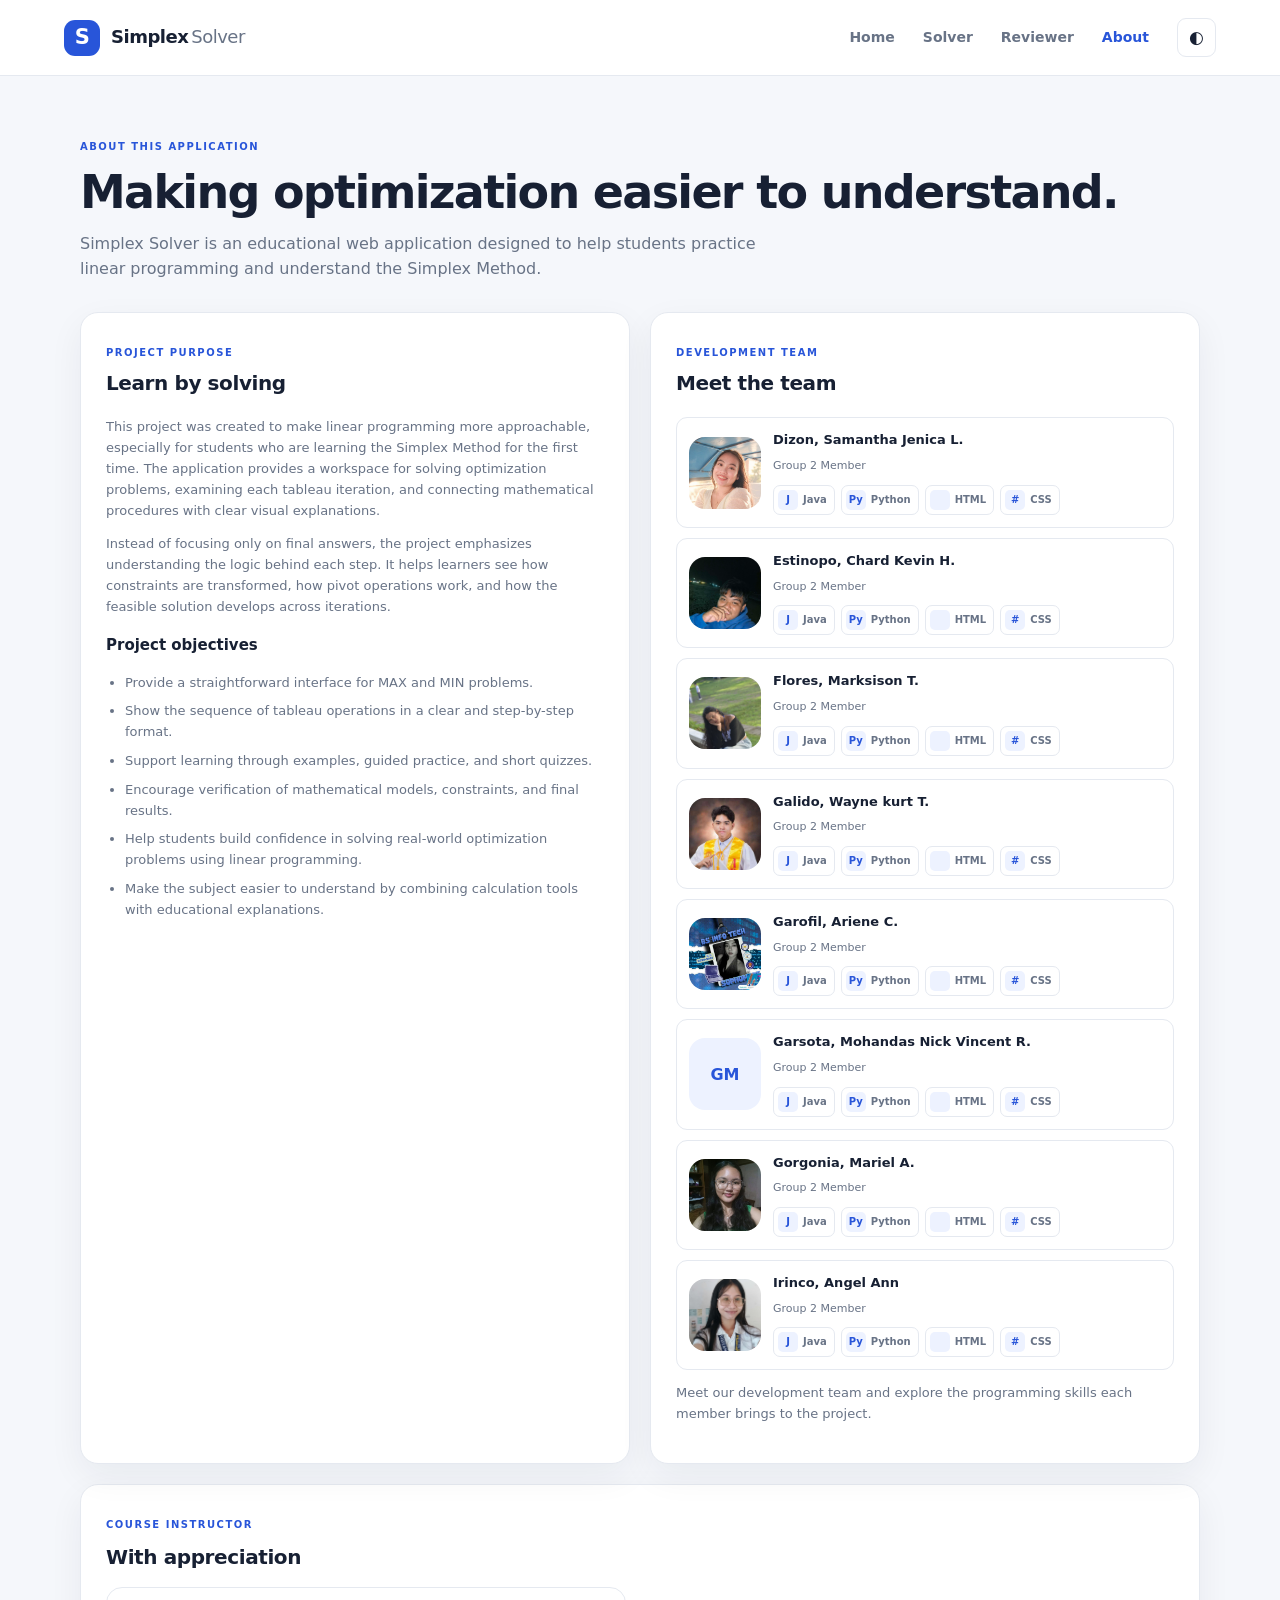
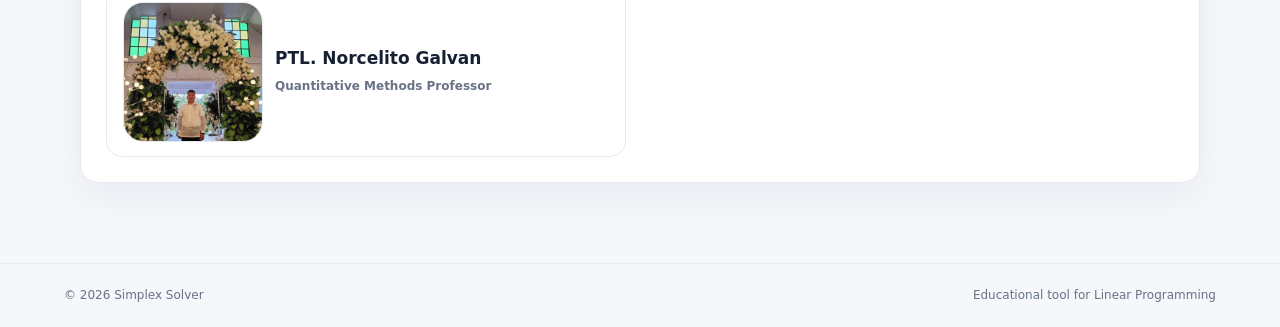
==== about.html @ 1d173f48 "Add files via upload" ====
<!DOCTYPE html>
<html lang="en">
	<head>
		<meta charset="UTF-8">
		<meta name="viewport" content="width=device-width, initial-scale=1.0">
		<title>Simplex Solver | About</title>
		<link rel="stylesheet" href="css/style.css">
		<link rel="stylesheet" href="css/about.css">
		<link rel="stylesheet" href="css/responsive.css">
		<link rel="stylesheet" href="css/dark-mode.css">
	</head>
	<body>
		<header class="site-header">
			<a class="brand" href="index.html">
				<span class="brand-mark">S</span>
				<span>Simplex<span class="brand-light">Solver</span></span>
			</a>
			<button class="menu-toggle" type="button" aria-label="Toggle menu">☰</button>
			<nav class="main-nav">
				<a href="index.html">Home</a>
				<a href="solving.html">Solver</a>
				<a href="reviewer.html">Reviewer</a>
				<a class="active" href="about.html" aria-current="page">About</a>
				<button id="themeToggle" class="theme-toggle" type="button" aria-label="Toggle dark mode">◐</button>
			</nav>
		</header>

		<main class="page-wrap">
			<div class="page-heading">
				<span class="eyebrow">ABOUT THIS APPLICATION</span>
				<h1>Making optimization easier to understand.</h1>
				<p>Simplex Solver is an educational web application designed to help students practice linear programming and understand the Simplex Method.</p>
			</div>
			<section class="about-grid">
				<article class="panel">
					<span class="step-label">PROJECT PURPOSE</span>
					<h2>Learn by solving</h2>
					<p>This project was created to make linear programming more approachable, especially for students who are learning the Simplex Method for the first time. The application provides a workspace for solving optimization problems, examining each tableau iteration, and connecting mathematical procedures with clear visual explanations.</p>
					<p>Instead of focusing only on final answers, the project emphasizes understanding the logic behind each step. It helps learners see how constraints are transformed, how pivot operations work, and how the feasible solution develops across iterations.</p>
					<h3>Project objectives</h3>
					<ul>
						<li>Provide a straightforward interface for MAX and MIN problems.</li>
						<li>Show the sequence of tableau operations in a clear and step-by-step format.</li>
						<li>Support learning through examples, guided practice, and short quizzes.</li>
						<li>Encourage verification of mathematical models, constraints, and final results.</li>
						<li>Help students build confidence in solving real-world optimization problems using linear programming.</li>
						<li>Make the subject easier to understand by combining calculation tools with educational explanations.</li>
					</ul>
				</article>
				<article class="panel team-panel">
					<span class="step-label">DEVELOPMENT TEAM</span>
					<h2>Meet the team</h2>
					<div id="teamMembers" class="team-list"></div>
					<p class="hint">Meet our development team and explore the programming skills each member brings to the project.</p>
				</article>
			</section>
			<section class="panel professor-panel" aria-labelledby="professorHeading">
				<span class="step-label">COURSE INSTRUCTOR</span>
				<h2 id="professorHeading">With appreciation</h2>
				<div class="team-member">
					<div class="avatar avatar-image" aria-label="PTL. Norcelito Galvan profile picture">
						<img src="assets/images/PTL. Norcelito Galvan.jpg" alt="PTL. Norcelito Galvan">
					</div>
					<div>
						<strong>PTL. Norcelito Galvan</strong>
						<small>Quantitative Methods Professor</small>
					</div>
				</div>
			</section>
		</main>

		<footer class="site-footer">
			<span>© <span data-year></span> Simplex Solver</span>
			<span>Educational tool for Linear Programming</span>
		</footer>
		<script src="js/theme.js"></script>
		<script src="js/navigation.js"></script>
		<script src="js/team/members.js"></script>
		<script src="js/app.js"></script>
	</body>
</html>
---- css/style.css ----
:root {
  --bg: #f5f7fb;
  --surface: #fff;
  --text: #172033;
  --muted: #687386;
  --line: #e5e9f0;
  --blue: #2855d9;
  --blue-dark: #1d43b7;
  --blue-text: #2855d9;
  --pale: #edf2ff;
  --shadow: 0 12px 35px rgba(23, 32, 51, 0.06);
  --success-bg: #e7f8f0;
  --success-text: #16865d;
  --danger-bg: #fff0f1;
  --danger-text: #b34250;
  --info-bg: #e8f5fc;
  --info-text: #263b4a;
  --info-accent: #168fbd;
  --warning-bg: #fff8df;
  --warning-text: #403722;
  --check-bg: #fff9e8;
  --highlight-bg: #fff4bf;
  --highlight-text: #403722;
  --highlight-strong-bg: #ffe18a;
  --highlight-strong-text: #403722;
  --positive-text: #16865d;
}

* {
  box-sizing: border-box;
}

body {
  margin: 0;
  background: var(--bg);
  color: var(--text);
  color-scheme: light;
  font-family: Inter, ui-sans-serif, system-ui, -apple-system, "Segoe UI", sans-serif;
  line-height: 1.6;
}

a {
  color: inherit;
  text-decoration: none;
}

.site-header {
  height: 76px;
  background: var(--surface);
  border-bottom: 1px solid var(--line);
  display: flex;
  align-items: center;
  justify-content: space-between;
  padding: 0 max(5vw, 24px);
  position: sticky;
  top: 0;
  z-index: 10;
}

.brand {
  display: flex;
  align-items: center;
  gap: 11px;
  font-size: 18px;
  font-weight: 800;
  letter-spacing: -0.5px;
}

.brand-mark {
  display: grid;
  place-items: center;
  width: 36px;
  height: 36px;
  background: var(--blue);
  color: white;
  border-radius: 11px;
  font-size: 21px;
}

.brand-light {
  font-weight: 500;
  color: var(--muted);
  margin-left: 3px;
}

.main-nav {
  display: flex;
  align-items: center;
  gap: 28px;
  color: var(--muted);
  font-size: 14px;
  font-weight: 600;
}

.main-nav a:hover,
.main-nav a.active {
  color: var(--blue-text);
}

.theme-toggle,
.menu-toggle {
  border: 1px solid var(--line);
  background: var(--surface);
  color: var(--text);
  border-radius: 9px;
  padding: 8px 11px;
  cursor: pointer;
  font-size: 17px;
}

.menu-toggle {
  display: none;
}

.page-wrap {
  width: min(1120px, 90%);
  margin: 56px auto 80px;
}

.page-heading {
  margin-bottom: 30px;
}

.page-heading h1 {
  font-size: clamp(32px, 5vw, 46px);
  line-height: 1.13;
  letter-spacing: -1.7px;
  margin: 9px 0 12px;
}

.page-heading p {
  max-width: 690px;
  color: var(--muted);
  margin: 0;
}

.eyebrow,
.step-label {
  font-size: 10px;
  font-weight: 800;
  letter-spacing: 1.5px;
  color: var(--blue-text);
}

.panel {
  background: var(--surface);
  border: 1px solid var(--line);
  border-radius: 18px;
  padding: 25px;
  box-shadow: var(--shadow);
}

.panel h2 {
  font-size: 20px;
  letter-spacing: -0.4px;
  margin: 4px 0 18px;
}

.panel h3 {
  font-size: 15px;
}

.btn {
  display: inline-flex;
  align-items: center;
  justify-content: center;
  gap: 12px;
  padding: 12px 18px;
  border-radius: 10px;
  font-size: 13px;
  font-weight: 700;
  border: 1px solid transparent;
  cursor: pointer;
}

.btn-primary {
  background: var(--blue);
  color: #fff;
}

.btn-primary:hover {
  background: var(--blue-dark);
}

.btn-secondary {
  background: var(--surface);
  border-color: var(--line);
  color: var(--text);
}

.site-footer {
  border-top: 1px solid var(--line);
  padding: 22px 5vw;
  display: flex;
  justify-content: space-between;
  color: var(--muted);
  font-size: 12px;
}

.hint {
  font-size: 11px;
  color: var(--muted);
}

.text-button {
  border: 0;
  background: none;
  color: var(--blue-text);
  font-weight: 700;
  cursor: pointer;
}

.small-button {
  border: 1px solid var(--line);
  background: var(--surface);
  color: var(--blue-text);
  padding: 7px 10px;
  border-radius: 8px;
  font-weight: 700;
  cursor: pointer;
}
---- css/about.css ----
.about-grid {
	display: grid;
	grid-template-columns: 1fr 1fr;
	gap: 20px;
}

.about-grid p,
.about-grid li {
	color: var(--muted);
	font-size: 13px;
}

.about-grid ul {
	padding-left: 19px;
}

.about-grid li {
	margin: 8px 0;
}

.team-list {
	display: grid;
	gap: 10px;
}

.team-member {
	display: flex;
	align-items: center;
	gap: 12px;
	padding: 12px;
	border: 1px solid var(--line);
	border-radius: 11px;
}

.avatar {
	display: grid;
	width: 72px;
	height: 72px;
	place-items: center;
	border-radius: 16px;
	background: var(--pale);
	color: var(--blue-text);
	font-weight: 800;
	overflow: hidden;
	flex-shrink: 0;
}

.avatar img {
	display: block;
	width: 100%;
	height: 100%;
	object-fit: cover;
}

.team-member strong {
	display: block;
	font-size: 13px;
}

.team-member small {
	color: var(--muted);
	font-size: 11px;
}

.team-member .member-skills {
	display: flex;
	flex-wrap: wrap;
	gap: 6px;
	margin-top: 8px;
}

.skill-badge {
	display: inline-flex;
	align-items: center;
	gap: 5px;
	padding: 4px 7px 4px 4px;
	border: 1px solid var(--line);
	border-radius: 7px;
	background: var(--surface);
	color: var(--muted);
	font-size: 10px;
	font-weight: 700;
}

.skill-icon {
	display: grid;
	min-width: 20px;
	height: 20px;
	place-items: center;
	border-radius: 5px;
	background: var(--pale);
	color: var(--blue-text);
	font-size: 10px;
	font-weight: 800;
}

.professor-panel {
	margin-top: 20px;
}

.professor-panel h2 {
	margin: 5px 0 14px;
}

.professor-panel .team-member {
	max-width: 520px;
	padding: 14px 16px;
	background: var(--surface);
	border: 1px solid var(--line);
	border-radius: 16px;
}

.professor-panel .team-member .avatar {
	width: 140px;
	height: 140px;
	border-radius: 20px;
	border: 1px solid var(--line);
}

.professor-panel .team-member strong {
	font-size: 17px;
	color: var(--text);
}

.professor-panel .team-member small {
	font-size: 12px;
	font-weight: 600;
	color: var(--muted);
}
---- css/responsive.css ----
@media (max-width: 850px) {
	.hero {
		gap: 30px;
	}

	.solver-layout,
	.reviewer-grid,
	.about-grid {
		grid-template-columns: 1fr;
	}

	.solver-form {
		order: 0;
	}

	.results-panel {
		order: 1;
	}
}

@media (max-width: 650px) {
	.site-header {
		height: 65px;
	}

	.menu-toggle {
		display: block;
	}

	.main-nav {
		display: none;
		position: absolute;
		top: 64px;
		right: 0;
		left: 0;
		flex-direction: column;
		align-items: flex-start;
		gap: 15px;
		padding: 18px 6%;
		background: var(--surface);
		border-bottom: 1px solid var(--line);
	}

	.main-nav.open {
		display: flex;
	}

	.hero {
		grid-template-columns: 1fr;
		margin: 42px auto 60px;
	}

	.hero-visual {
		margin: 5px 12px 0 0;
	}

	.hero h1 {
		font-size: 45px;
	}

	.feature-grid {
		grid-template-columns: 1fr;
	}

	.feature-card p {
		min-height: 0;
	}

	.site-footer {
		flex-direction: column;
		gap: 8px;
	}

	.page-wrap {
		margin: 38px auto 55px;
	}

	.panel {
		padding: 19px;
	}

	.constraint-row {
		grid-template-columns: 1fr 60px 72px 28px;
		gap: 5px;
	}

	.constraint-row input,
	.constraint-row select {
		padding: 8px 5px;
		font-size: 11px;
	}
}
---- css/dark-mode.css ----
body.dark {
	--bg: #101522;
	--surface: #192233;
	--text: #edf2fb;
	--muted: #9aa8bc;
	--line: #2a374b;
	--pale: #23345e;
	--blue-text: #a9bcff;
	--shadow: 0 12px 35px rgba(0, 0, 0, 0.18);
	--success-bg: #173d32;
	--success-text: #78d8b0;
	--danger-bg: #4a252c;
	--danger-text: #ff9ca7;
	--info-bg: #1b3544;
	--info-text: #d7effa;
	--info-accent: #83d8f4;
	--warning-bg: #413722;
	--warning-text: #ffe6a3;
	--check-bg: #352f21;
	--highlight-bg: #4a4122;
	--highlight-text: #fff3bf;
	--highlight-strong-bg: #66521b;
	--highlight-strong-text: #fff3bf;
	--positive-text: #78d8b0;
	color-scheme: dark;
}

body.dark .hero-visual {
	background: linear-gradient(145deg, #1b2945, #182236);
	border-color: #304264;
}

body.dark .formula-card,
body.dark .solution-tag {
	background: #202d40;
	border-color: #35445b;
	color: #edf2fb;
}

body.dark .formula-card small {
	color: #b2c0d8;
}

body.dark .visual-top {
	color: #b2c0d8;
}

body.dark .visual-chip {
	background: #263957;
	color: #b8caff;
}

body.dark .formula-line {
	background: #3a4658;
}

body.dark .result-state.success {
	background: var(--success-bg);
	color: var(--success-text);
}

body.dark .result-state.error {
	background: var(--danger-bg);
	color: var(--danger-text);
}
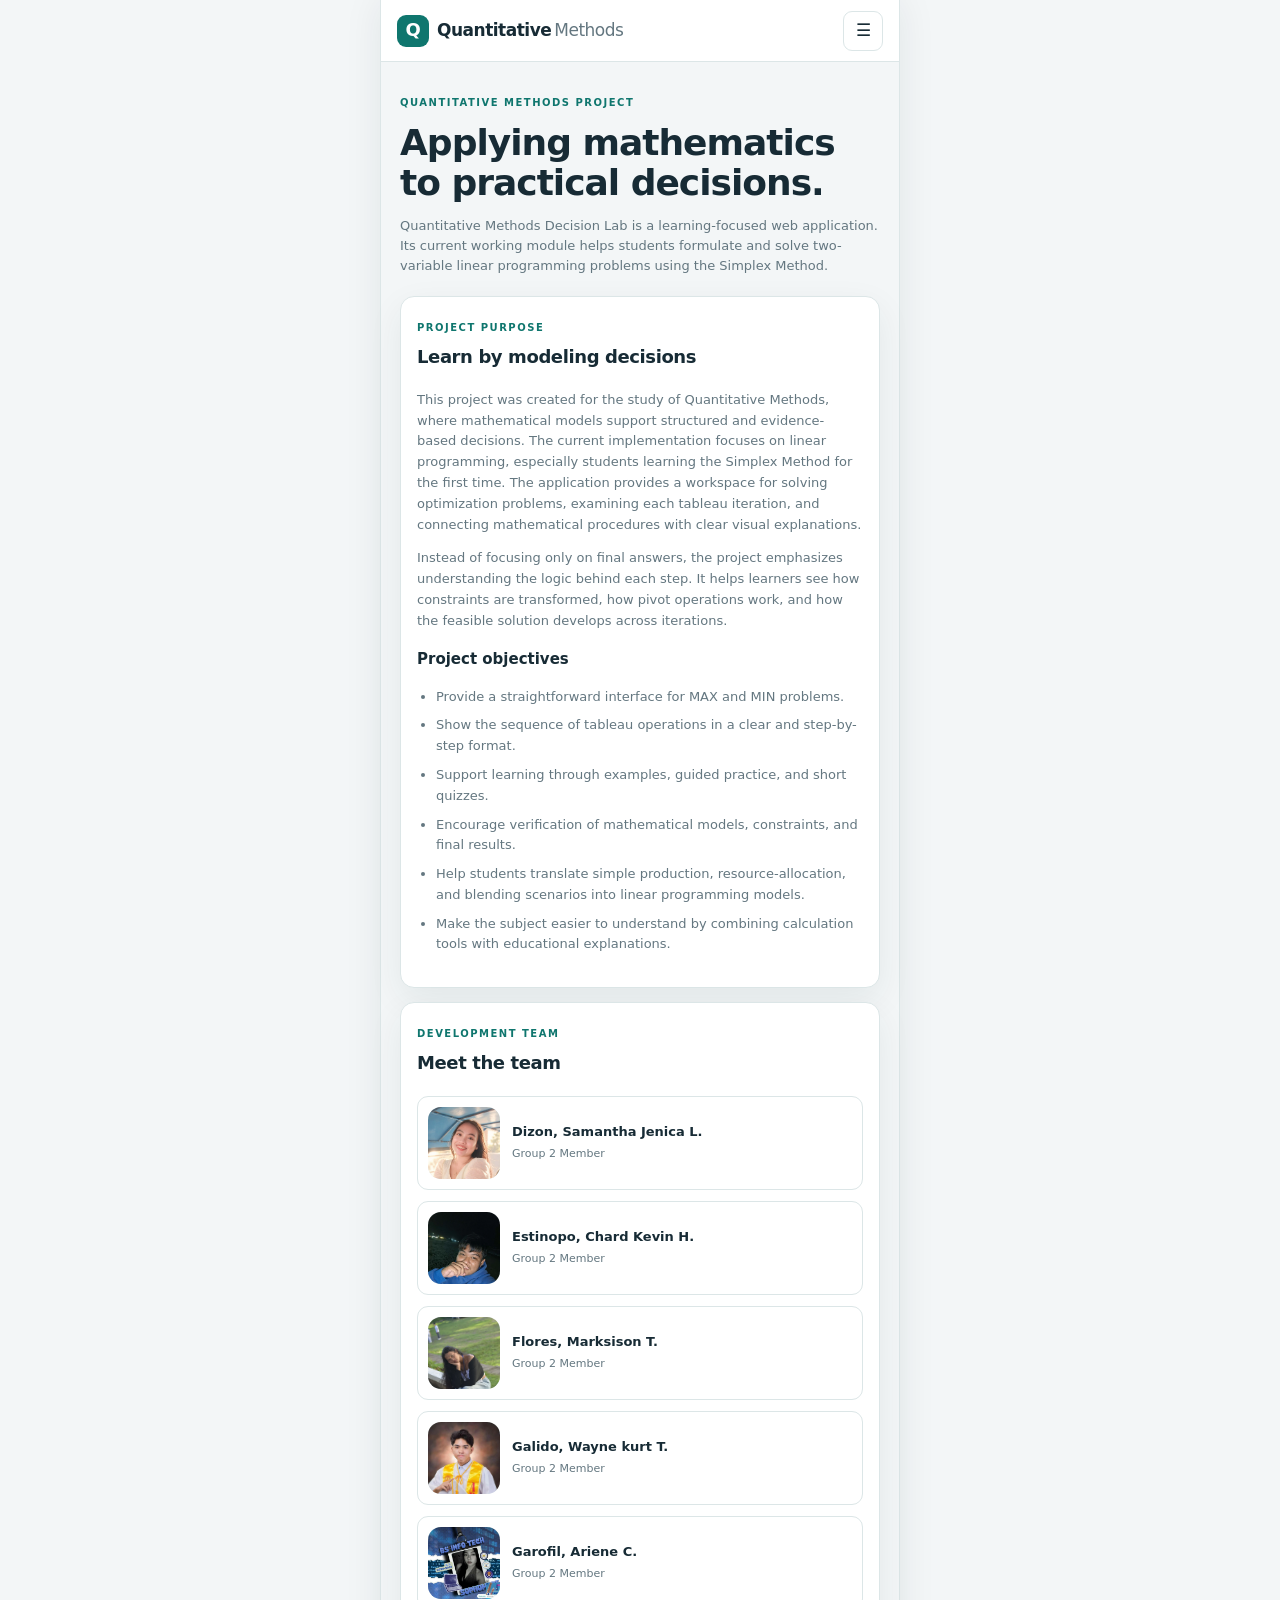
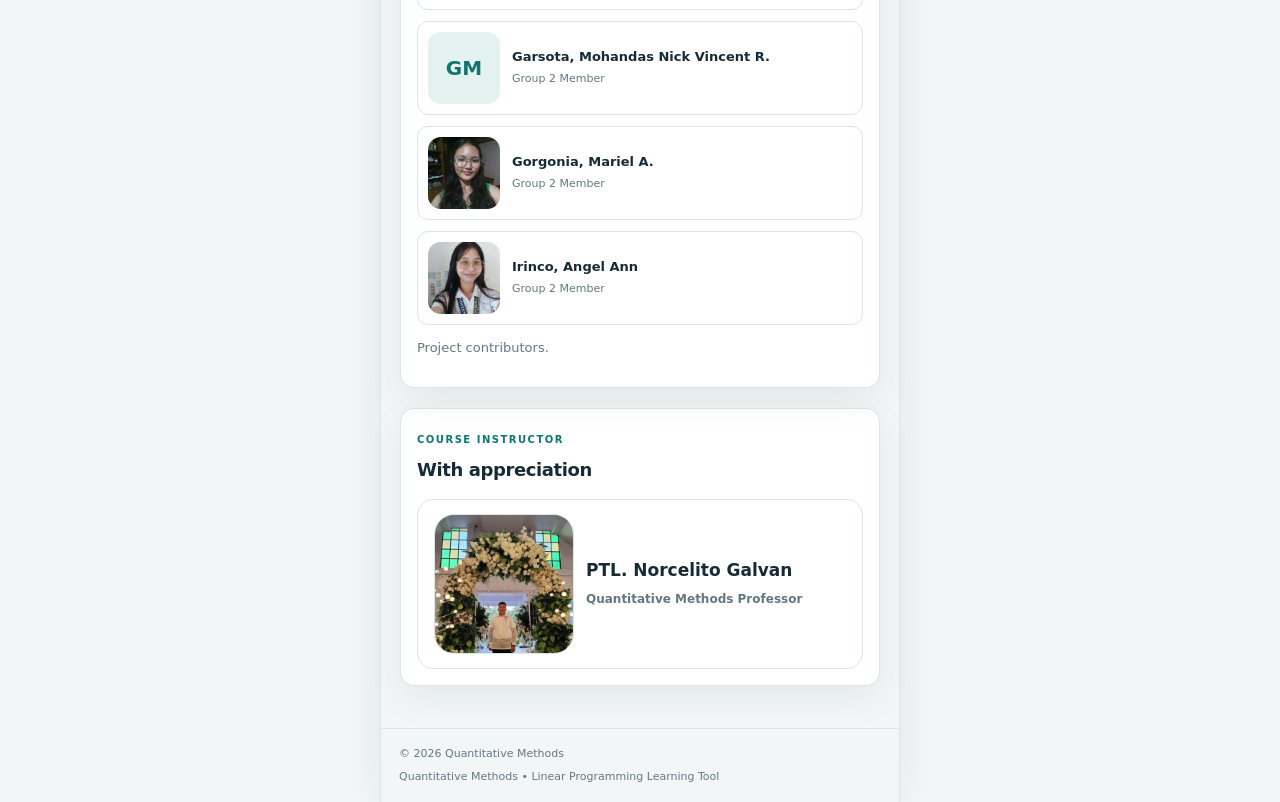
==== commit 1f55b334: "Add files via upload" ====
--- a/about.html
+++ b/about.html
@@ -1,81 +1,82 @@
-<!DOCTYPE html>
-<html lang="en">
-	<head>
-		<meta charset="UTF-8">
-		<meta name="viewport" content="width=device-width, initial-scale=1.0">
-		<title>Simplex Solver | About</title>
-		<link rel="stylesheet" href="css/style.css">
-		<link rel="stylesheet" href="css/about.css">
-		<link rel="stylesheet" href="css/responsive.css">
-		<link rel="stylesheet" href="css/dark-mode.css">
-	</head>
-	<body>
-		<header class="site-header">
-			<a class="brand" href="index.html">
-				<span class="brand-mark">S</span>
-				<span>Simplex<span class="brand-light">Solver</span></span>
-			</a>
-			<button class="menu-toggle" type="button" aria-label="Toggle menu">☰</button>
-			<nav class="main-nav">
-				<a href="index.html">Home</a>
-				<a href="solving.html">Solver</a>
-				<a href="reviewer.html">Reviewer</a>
-				<a class="active" href="about.html" aria-current="page">About</a>
-				<button id="themeToggle" class="theme-toggle" type="button" aria-label="Toggle dark mode">◐</button>
-			</nav>
-		</header>
-
-		<main class="page-wrap">
-			<div class="page-heading">
-				<span class="eyebrow">ABOUT THIS APPLICATION</span>
-				<h1>Making optimization easier to understand.</h1>
-				<p>Simplex Solver is an educational web application designed to help students practice linear programming and understand the Simplex Method.</p>
-			</div>
-			<section class="about-grid">
-				<article class="panel">
-					<span class="step-label">PROJECT PURPOSE</span>
-					<h2>Learn by solving</h2>
-					<p>This project was created to make linear programming more approachable, especially for students who are learning the Simplex Method for the first time. The application provides a workspace for solving optimization problems, examining each tableau iteration, and connecting mathematical procedures with clear visual explanations.</p>
-					<p>Instead of focusing only on final answers, the project emphasizes understanding the logic behind each step. It helps learners see how constraints are transformed, how pivot operations work, and how the feasible solution develops across iterations.</p>
-					<h3>Project objectives</h3>
-					<ul>
-						<li>Provide a straightforward interface for MAX and MIN problems.</li>
-						<li>Show the sequence of tableau operations in a clear and step-by-step format.</li>
-						<li>Support learning through examples, guided practice, and short quizzes.</li>
-						<li>Encourage verification of mathematical models, constraints, and final results.</li>
-						<li>Help students build confidence in solving real-world optimization problems using linear programming.</li>
-						<li>Make the subject easier to understand by combining calculation tools with educational explanations.</li>
-					</ul>
-				</article>
-				<article class="panel team-panel">
-					<span class="step-label">DEVELOPMENT TEAM</span>
-					<h2>Meet the team</h2>
-					<div id="teamMembers" class="team-list"></div>
-					<p class="hint">Meet our development team and explore the programming skills each member brings to the project.</p>
-				</article>
-			</section>
-			<section class="panel professor-panel" aria-labelledby="professorHeading">
-				<span class="step-label">COURSE INSTRUCTOR</span>
-				<h2 id="professorHeading">With appreciation</h2>
-				<div class="team-member">
-					<div class="avatar avatar-image" aria-label="PTL. Norcelito Galvan profile picture">
-						<img src="assets/images/PTL. Norcelito Galvan.jpg" alt="PTL. Norcelito Galvan">
-					</div>
-					<div>
-						<strong>PTL. Norcelito Galvan</strong>
-						<small>Quantitative Methods Professor</small>
-					</div>
-				</div>
-			</section>
-		</main>
-
-		<footer class="site-footer">
-			<span>© <span data-year></span> Simplex Solver</span>
-			<span>Educational tool for Linear Programming</span>
-		</footer>
-		<script src="js/theme.js"></script>
-		<script src="js/navigation.js"></script>
-		<script src="js/team/members.js"></script>
-		<script src="js/app.js"></script>
-	</body>
+<!DOCTYPE html>
+<html lang="en">
+	<head>
+		<meta charset="UTF-8">
+		<meta name="viewport" content="width=device-width, initial-scale=1.0">
+		<title>Quantitative Methods | About</title>
+		<link rel="stylesheet" href="css/style.css">
+		<link rel="stylesheet" href="css/about.css">
+		<link rel="stylesheet" href="css/responsive.css">
+		<link rel="stylesheet" href="css/mobile-only.css">
+		<link rel="stylesheet" href="css/dark-mode.css">
+	</head>
+	<body>
+		<header class="site-header">
+			<a class="brand" href="index.html">
+				<span class="brand-mark">Q</span>
+				<span>Quantitative<span class="brand-light">Methods</span></span>
+			</a>
+			<button class="menu-toggle" type="button" aria-label="Open navigation menu" aria-expanded="false" aria-controls="mainNavigation">☰</button>
+			<nav class="main-nav" id="mainNavigation" aria-label="Main navigation">
+				<a href="index.html">Home</a>
+				<a href="solving.html">Solver</a>
+				<a href="reviewer.html">Reviewer</a>
+				<a class="active" href="about.html" aria-current="page">About</a>
+				<button id="themeToggle" class="theme-toggle" type="button" aria-label="Toggle dark mode">◐</button>
+			</nav>
+		</header>
+
+		<main class="page-wrap">
+			<div class="page-heading">
+				<span class="eyebrow">QUANTITATIVE METHODS PROJECT</span>
+				<h1>Applying mathematics to practical decisions.</h1>
+				<p>Quantitative Methods Decision Lab is a learning-focused web application. Its current working module helps students formulate and solve two-variable linear programming problems using the Simplex Method.</p>
+			</div>
+			<section class="about-grid">
+				<article class="panel">
+					<span class="step-label">PROJECT PURPOSE</span>
+					<h2>Learn by modeling decisions</h2>
+					<p>This project was created for the study of Quantitative Methods, where mathematical models support structured and evidence-based decisions. The current implementation focuses on linear programming, especially students learning the Simplex Method for the first time. The application provides a workspace for solving optimization problems, examining each tableau iteration, and connecting mathematical procedures with clear visual explanations.</p>
+					<p>Instead of focusing only on final answers, the project emphasizes understanding the logic behind each step. It helps learners see how constraints are transformed, how pivot operations work, and how the feasible solution develops across iterations.</p>
+					<h3>Project objectives</h3>
+					<ul>
+						<li>Provide a straightforward interface for MAX and MIN problems.</li>
+						<li>Show the sequence of tableau operations in a clear and step-by-step format.</li>
+						<li>Support learning through examples, guided practice, and short quizzes.</li>
+						<li>Encourage verification of mathematical models, constraints, and final results.</li>
+						<li>Help students translate simple production, resource-allocation, and blending scenarios into linear programming models.</li>
+						<li>Make the subject easier to understand by combining calculation tools with educational explanations.</li>
+					</ul>
+				</article>
+				<article class="panel team-panel">
+					<span class="step-label">DEVELOPMENT TEAM</span>
+					<h2>Meet the team</h2>
+					<div id="teamMembers" class="team-list"></div>
+					<p class="hint">Project contributors.</p>
+				</article>
+			</section>
+			<section class="panel professor-panel" aria-labelledby="professorHeading">
+				<span class="step-label">COURSE INSTRUCTOR</span>
+				<h2 id="professorHeading">With appreciation</h2>
+				<div class="team-member">
+					<div class="avatar avatar-image" aria-label="PTL. Norcelito Galvan profile picture">
+						<img src="assets/images/PTL. Norcelito Galvan.webp" alt="PTL. Norcelito Galvan">
+					</div>
+					<div>
+						<strong>PTL. Norcelito Galvan</strong>
+						<small>Quantitative Methods Professor</small>
+					</div>
+				</div>
+			</section>
+		</main>
+
+		<footer class="site-footer">
+			<span>© <span data-year></span> Quantitative Methods</span>
+			<span>Quantitative Methods • Linear Programming Learning Tool</span>
+		</footer>
+		<script src="js/theme.js"></script>
+		<script src="js/navigation.js"></script>
+		<script src="js/team/members.js"></script>
+		<script src="js/app.js"></script>
+	</body>
 </html>
--- a/css/style.css
+++ b/css/style.css
@@ -1,221 +1,221 @@
-:root {
-  --bg: #f5f7fb;
-  --surface: #fff;
-  --text: #172033;
-  --muted: #687386;
-  --line: #e5e9f0;
-  --blue: #2855d9;
-  --blue-dark: #1d43b7;
-  --blue-text: #2855d9;
-  --pale: #edf2ff;
-  --shadow: 0 12px 35px rgba(23, 32, 51, 0.06);
-  --success-bg: #e7f8f0;
-  --success-text: #16865d;
-  --danger-bg: #fff0f1;
-  --danger-text: #b34250;
-  --info-bg: #e8f5fc;
-  --info-text: #263b4a;
-  --info-accent: #168fbd;
-  --warning-bg: #fff8df;
-  --warning-text: #403722;
-  --check-bg: #fff9e8;
-  --highlight-bg: #fff4bf;
-  --highlight-text: #403722;
-  --highlight-strong-bg: #ffe18a;
-  --highlight-strong-text: #403722;
-  --positive-text: #16865d;
-}
-
-* {
-  box-sizing: border-box;
-}
-
-body {
-  margin: 0;
-  background: var(--bg);
-  color: var(--text);
-  color-scheme: light;
-  font-family: Inter, ui-sans-serif, system-ui, -apple-system, "Segoe UI", sans-serif;
-  line-height: 1.6;
-}
-
-a {
-  color: inherit;
-  text-decoration: none;
-}
-
-.site-header {
-  height: 76px;
-  background: var(--surface);
-  border-bottom: 1px solid var(--line);
-  display: flex;
-  align-items: center;
-  justify-content: space-between;
-  padding: 0 max(5vw, 24px);
-  position: sticky;
-  top: 0;
-  z-index: 10;
-}
-
-.brand {
-  display: flex;
-  align-items: center;
-  gap: 11px;
-  font-size: 18px;
-  font-weight: 800;
-  letter-spacing: -0.5px;
-}
-
-.brand-mark {
-  display: grid;
-  place-items: center;
-  width: 36px;
-  height: 36px;
-  background: var(--blue);
-  color: white;
-  border-radius: 11px;
-  font-size: 21px;
-}
-
-.brand-light {
-  font-weight: 500;
-  color: var(--muted);
-  margin-left: 3px;
-}
-
-.main-nav {
-  display: flex;
-  align-items: center;
-  gap: 28px;
-  color: var(--muted);
-  font-size: 14px;
-  font-weight: 600;
-}
-
-.main-nav a:hover,
-.main-nav a.active {
-  color: var(--blue-text);
-}
-
-.theme-toggle,
-.menu-toggle {
-  border: 1px solid var(--line);
-  background: var(--surface);
-  color: var(--text);
-  border-radius: 9px;
-  padding: 8px 11px;
-  cursor: pointer;
-  font-size: 17px;
-}
-
-.menu-toggle {
-  display: none;
-}
-
-.page-wrap {
-  width: min(1120px, 90%);
-  margin: 56px auto 80px;
-}
-
-.page-heading {
-  margin-bottom: 30px;
-}
-
-.page-heading h1 {
-  font-size: clamp(32px, 5vw, 46px);
-  line-height: 1.13;
-  letter-spacing: -1.7px;
-  margin: 9px 0 12px;
-}
-
-.page-heading p {
-  max-width: 690px;
-  color: var(--muted);
-  margin: 0;
-}
-
-.eyebrow,
-.step-label {
-  font-size: 10px;
-  font-weight: 800;
-  letter-spacing: 1.5px;
-  color: var(--blue-text);
-}
-
-.panel {
-  background: var(--surface);
-  border: 1px solid var(--line);
-  border-radius: 18px;
-  padding: 25px;
-  box-shadow: var(--shadow);
-}
-
-.panel h2 {
-  font-size: 20px;
-  letter-spacing: -0.4px;
-  margin: 4px 0 18px;
-}
-
-.panel h3 {
-  font-size: 15px;
-}
-
-.btn {
-  display: inline-flex;
-  align-items: center;
-  justify-content: center;
-  gap: 12px;
-  padding: 12px 18px;
-  border-radius: 10px;
-  font-size: 13px;
-  font-weight: 700;
-  border: 1px solid transparent;
-  cursor: pointer;
-}
-
-.btn-primary {
-  background: var(--blue);
-  color: #fff;
-}
-
-.btn-primary:hover {
-  background: var(--blue-dark);
-}
-
-.btn-secondary {
-  background: var(--surface);
-  border-color: var(--line);
-  color: var(--text);
-}
-
-.site-footer {
-  border-top: 1px solid var(--line);
-  padding: 22px 5vw;
-  display: flex;
-  justify-content: space-between;
-  color: var(--muted);
-  font-size: 12px;
-}
-
-.hint {
-  font-size: 11px;
-  color: var(--muted);
-}
-
-.text-button {
-  border: 0;
-  background: none;
-  color: var(--blue-text);
-  font-weight: 700;
-  cursor: pointer;
-}
-
-.small-button {
-  border: 1px solid var(--line);
-  background: var(--surface);
-  color: var(--blue-text);
-  padding: 7px 10px;
-  border-radius: 8px;
-  font-weight: 700;
-  cursor: pointer;
-}
+:root {
+  --bg: #f3f6f7;
+  --surface: #fff;
+  --text: #172b35;
+  --muted: #647780;
+  --line: #dce6e7;
+  --blue: #0f766e;
+  --blue-dark: #115e59;
+  --blue-text: #0f766e;
+  --pale: #e3f2ef;
+  --shadow: 0 12px 35px rgba(18, 55, 61, 0.07);
+  --success-bg: #e7f8f0;
+  --success-text: #16865d;
+  --danger-bg: #fff0f1;
+  --danger-text: #b34250;
+  --info-bg: #e8f5fc;
+  --info-text: #263b4a;
+  --info-accent: #168fbd;
+  --warning-bg: #fff8df;
+  --warning-text: #403722;
+  --check-bg: #fff9e8;
+  --highlight-bg: #fff4bf;
+  --highlight-text: #403722;
+  --highlight-strong-bg: #ffe18a;
+  --highlight-strong-text: #403722;
+  --positive-text: #16865d;
+}
+
+* {
+  box-sizing: border-box;
+}
+
+body {
+  margin: 0;
+  background: var(--bg);
+  color: var(--text);
+  color-scheme: light;
+  font-family: Inter, ui-sans-serif, system-ui, -apple-system, "Segoe UI", sans-serif;
+  line-height: 1.6;
+}
+
+a {
+  color: inherit;
+  text-decoration: none;
+}
+
+.site-header {
+  height: 76px;
+  background: var(--surface);
+  border-bottom: 1px solid var(--line);
+  display: flex;
+  align-items: center;
+  justify-content: space-between;
+  padding: 0 max(5vw, 24px);
+  position: sticky;
+  top: 0;
+  z-index: 10;
+}
+
+.brand {
+  display: flex;
+  align-items: center;
+  gap: 11px;
+  font-size: 18px;
+  font-weight: 800;
+  letter-spacing: -0.5px;
+}
+
+.brand-mark {
+  display: grid;
+  place-items: center;
+  width: 36px;
+  height: 36px;
+  background: var(--blue);
+  color: white;
+  border-radius: 11px;
+  font-size: 21px;
+}
+
+.brand-light {
+  font-weight: 500;
+  color: var(--muted);
+  margin-left: 3px;
+}
+
+.main-nav {
+  display: flex;
+  align-items: center;
+  gap: 28px;
+  color: var(--muted);
+  font-size: 14px;
+  font-weight: 600;
+}
+
+.main-nav a:hover,
+.main-nav a.active {
+  color: var(--blue-text);
+}
+
+.theme-toggle,
+.menu-toggle {
+  border: 1px solid var(--line);
+  background: var(--surface);
+  color: var(--text);
+  border-radius: 9px;
+  padding: 8px 11px;
+  cursor: pointer;
+  font-size: 17px;
+}
+
+.menu-toggle {
+  display: none;
+}
+
+.page-wrap {
+  width: min(1120px, 90%);
+  margin: 56px auto 80px;
+}
+
+.page-heading {
+  margin-bottom: 30px;
+}
+
+.page-heading h1 {
+  font-size: clamp(32px, 5vw, 46px);
+  line-height: 1.13;
+  letter-spacing: -1.7px;
+  margin: 9px 0 12px;
+}
+
+.page-heading p {
+  max-width: 690px;
+  color: var(--muted);
+  margin: 0;
+}
+
+.eyebrow,
+.step-label {
+  font-size: 10px;
+  font-weight: 800;
+  letter-spacing: 1.5px;
+  color: var(--blue-text);
+}
+
+.panel {
+  background: var(--surface);
+  border: 1px solid var(--line);
+  border-radius: 18px;
+  padding: 25px;
+  box-shadow: var(--shadow);
+}
+
+.panel h2 {
+  font-size: 20px;
+  letter-spacing: -0.4px;
+  margin: 4px 0 18px;
+}
+
+.panel h3 {
+  font-size: 15px;
+}
+
+.btn {
+  display: inline-flex;
+  align-items: center;
+  justify-content: center;
+  gap: 12px;
+  padding: 12px 18px;
+  border-radius: 10px;
+  font-size: 13px;
+  font-weight: 700;
+  border: 1px solid transparent;
+  cursor: pointer;
+}
+
+.btn-primary {
+  background: var(--blue);
+  color: #fff;
+}
+
+.btn-primary:hover {
+  background: var(--blue-dark);
+}
+
+.btn-secondary {
+  background: var(--surface);
+  border-color: var(--line);
+  color: var(--text);
+}
+
+.site-footer {
+  border-top: 1px solid var(--line);
+  padding: 22px 5vw;
+  display: flex;
+  justify-content: space-between;
+  color: var(--muted);
+  font-size: 12px;
+}
+
+.hint {
+  font-size: 11px;
+  color: var(--muted);
+}
+
+.text-button {
+  border: 0;
+  background: none;
+  color: var(--blue-text);
+  font-weight: 700;
+  cursor: pointer;
+}
+
+.small-button {
+  border: 1px solid var(--line);
+  background: var(--surface);
+  color: var(--blue-text);
+  padding: 7px 10px;
+  border-radius: 8px;
+  font-weight: 700;
+  cursor: pointer;
+}
--- a/css/about.css
+++ b/css/about.css
@@ -126,4 +126,43 @@
 	font-size: 12px;
 	font-weight: 600;
 	color: var(--muted);
-}+}
+/* Consistent, portrait-focused profile presentation */
+.team-list { gap: 11px; }
+.profile-card {
+  min-width: 0;
+  min-height: 94px;
+  padding: 10px;
+  background: var(--surface);
+  transition: border-color .18s ease, transform .18s ease;
+}
+.profile-card:hover { border-color: var(--blue); transform: translateY(-1px); }
+.profile-card .avatar {
+  width: 72px;
+  height: 72px;
+  border-radius: 13px;
+  background: var(--pale);
+}
+.profile-card .avatar img,
+.professor-avatar img {
+  width: 100%; height: 100%; display: block;
+  object-fit: cover; object-position: center 32%;
+}
+.profile-copy { min-width: 0; }
+.profile-copy strong { line-height: 1.35; overflow-wrap: anywhere; }
+.profile-copy small { display: block; margin-top: 4px; }
+.avatar-placeholder { font-size: 20px; }
+.professor-panel .team-member { max-width: none; }
+.professor-panel .team-member .professor-avatar {
+  width: 112px; height: 112px; flex: 0 0 112px;
+  border-radius: 16px; overflow: hidden;
+}
+.professor-panel .team-member > div:last-child { min-width: 0; }
+@media (max-width: 420px) {
+  .profile-card { min-height: 82px; gap: 10px; padding: 9px; }
+  .profile-card .avatar { width: 62px; height: 62px; border-radius: 11px; }
+  .profile-copy strong { font-size: 12px; }
+  .professor-panel .team-member { align-items: center; gap: 12px; padding: 12px; }
+  .professor-panel .team-member .professor-avatar { width: 88px; height: 88px; flex-basis: 88px; }
+  .professor-panel .team-member strong { font-size: 14px; }
+}
--- a/css/mobile-only.css
+++ b/css/mobile-only.css
@@ -0,0 +1,80 @@
+/* Phone-first presentation: the application is intentionally sized like a mobile app. */
+* { box-sizing: border-box; }
+html { min-width: 320px; scroll-behavior: smooth; }
+body {
+  width: 100%; max-width: 520px; min-height: 100vh;
+  margin: 0 auto; overflow-x: hidden;
+  background: var(--bg);
+  box-shadow: 0 0 36px rgba(23, 32, 51, .08);
+}
+.site-header {
+  position: sticky; top: 0; z-index: 50;
+  width: 100%; height: 62px; padding: 0 16px;
+  background: var(--surface); border-bottom: 1px solid var(--line);
+}
+.brand { font-size: 17px; gap: 8px; }
+.brand-mark { width: 32px; height: 32px; border-radius: 9px; font-size: 18px; }
+.menu-toggle { display: inline-grid; place-items: center; width: 40px; height: 40px; padding: 0; }
+.main-nav {
+  display: none; position: absolute; top: 61px; left: 0; right: 0;
+  padding: 12px 16px 16px; gap: 0; align-items: stretch;
+  flex-direction: column; background: var(--surface);
+  border-bottom: 1px solid var(--line); box-shadow: 0 12px 20px rgba(20,30,50,.10);
+}
+.main-nav.open { display: flex; }
+.main-nav a { padding: 12px 8px; border-bottom: 1px solid var(--line); font-size: 14px; }
+.main-nav .theme-toggle { align-self: flex-start; margin-top: 10px; }
+.page-wrap, .hero, .feature-section { width: calc(100% - 28px); max-width: 480px; margin-left: auto; margin-right: auto; }
+.page-wrap { margin-top: 26px; margin-bottom: 42px; }
+.page-heading { margin-bottom: 20px; }
+.page-heading h1 { font-size: clamp(28px, 8vw, 36px); letter-spacing: -1px; }
+.page-heading p { font-size: 13px; line-height: 1.55; }
+.panel { padding: 16px; border-radius: 14px; }
+.panel h2 { font-size: 18px; }
+.hero { display: grid; grid-template-columns: 1fr; gap: 26px; margin-top: 30px; margin-bottom: 42px; }
+.hero h1 { font-size: clamp(36px, 10vw, 48px); letter-spacing: -1.8px; }
+.hero-copy > p { font-size: 14px; line-height: 1.6; }
+.hero-actions { flex-direction: column; gap: 9px; margin: 20px 0; }
+.hero-actions .btn { width: 100%; min-height: 46px; }
+.hero-visual { padding: 15px; margin: 0; border-radius: 17px; }
+.formula-card { padding: 17px; margin-top: 15px; }
+.formula-card strong { font-size: 20px; overflow-wrap: anywhere; }
+.solution-tag { position: static; margin: 12px 0 0; justify-content: center; }
+.feature-section { margin-bottom: 42px; }
+.section-heading h2 { font-size: 23px; }
+.feature-grid { grid-template-columns: 1fr; gap: 11px; }
+.feature-card { padding: 17px; }
+.feature-card p { min-height: 0; }
+.site-footer {
+  width: 100%; padding: 16px 18px; display: flex;
+  flex-direction: column; gap: 6px; font-size: 11px;
+}
+.solver-layout, .reviewer-grid, .about-grid { grid-template-columns: minmax(0, 1fr); gap: 14px; }
+.solver-form, .results-panel { min-width: 0; }
+.objective-input-row { gap: 5px; }
+.math-prefix { padding: 10px 7px; font-size: 10px; }
+.objective-coefficient { gap: 5px; padding: 0 7px; }
+.objective-coefficient input { padding: 10px 0; font-size: 14px; }
+.constraint-row { grid-template-columns: minmax(0, 1fr) 54px 68px 28px; gap: 5px; }
+.constraint-row input, .constraint-row select { padding: 9px 5px; font-size: 11px; }
+.form-actions { display: grid; grid-template-columns: 1fr 1.5fr; }
+.form-actions .btn { padding: 11px 8px; font-size: 12px; }
+.table-wrap { max-width: 100%; -webkit-overflow-scrolling: touch; }
+.table-wrap table { min-width: 500px; }
+.verification-grid { grid-template-columns: 1fr; }
+.graph-card { padding: 9px; }
+.graph-summary { font-size: 11px; }
+.graph-scroll { -webkit-overflow-scrolling: touch; }
+.team-list { grid-template-columns: 1fr; }
+@media (min-width: 521px) {
+  body { border-left: 1px solid var(--line); border-right: 1px solid var(--line); }
+}
+@media (max-width: 360px) {
+  .page-wrap, .hero, .feature-section { width: calc(100% - 22px); }
+  .panel { padding: 13px; }
+  .constraint-row { grid-template-columns: minmax(0, 1fr) 48px 60px 25px; gap: 4px; }
+  .constraint-row input, .constraint-row select { font-size: 10px; padding: 8px 3px; }
+  .math-prefix { font-size: 9px; }
+}
+/* Keep the generated graph inside the phone viewport; tableaus remain swipeable. */
+.lp-graph { min-width: 0; width: 100%; }
--- a/css/dark-mode.css
+++ b/css/dark-mode.css
@@ -1,65 +1,65 @@
-body.dark {
-	--bg: #101522;
-	--surface: #192233;
-	--text: #edf2fb;
-	--muted: #9aa8bc;
-	--line: #2a374b;
-	--pale: #23345e;
-	--blue-text: #a9bcff;
-	--shadow: 0 12px 35px rgba(0, 0, 0, 0.18);
-	--success-bg: #173d32;
-	--success-text: #78d8b0;
-	--danger-bg: #4a252c;
-	--danger-text: #ff9ca7;
-	--info-bg: #1b3544;
-	--info-text: #d7effa;
-	--info-accent: #83d8f4;
-	--warning-bg: #413722;
-	--warning-text: #ffe6a3;
-	--check-bg: #352f21;
-	--highlight-bg: #4a4122;
-	--highlight-text: #fff3bf;
-	--highlight-strong-bg: #66521b;
-	--highlight-strong-text: #fff3bf;
-	--positive-text: #78d8b0;
-	color-scheme: dark;
-}
-
-body.dark .hero-visual {
-	background: linear-gradient(145deg, #1b2945, #182236);
-	border-color: #304264;
-}
-
-body.dark .formula-card,
-body.dark .solution-tag {
-	background: #202d40;
-	border-color: #35445b;
-	color: #edf2fb;
-}
-
-body.dark .formula-card small {
-	color: #b2c0d8;
-}
-
-body.dark .visual-top {
-	color: #b2c0d8;
-}
-
-body.dark .visual-chip {
-	background: #263957;
-	color: #b8caff;
-}
-
-body.dark .formula-line {
-	background: #3a4658;
-}
-
-body.dark .result-state.success {
-	background: var(--success-bg);
-	color: var(--success-text);
-}
-
-body.dark .result-state.error {
-	background: var(--danger-bg);
-	color: var(--danger-text);
+body.dark {
+	--bg: #101b20;
+	--surface: #192a30;
+	--text: #edf7f5;
+	--muted: #a0b4b6;
+	--line: #30464a;
+	--pale: #23433f;
+	--blue-text: #79d4c5;
+	--shadow: 0 12px 35px rgba(0, 0, 0, 0.18);
+	--success-bg: #173d32;
+	--success-text: #78d8b0;
+	--danger-bg: #4a252c;
+	--danger-text: #ff9ca7;
+	--info-bg: #1d3b40;
+	--info-text: #d7effa;
+	--info-accent: #77cfc3;
+	--warning-bg: #413722;
+	--warning-text: #ffe6a3;
+	--check-bg: #352f21;
+	--highlight-bg: #4a4122;
+	--highlight-text: #fff3bf;
+	--highlight-strong-bg: #66521b;
+	--highlight-strong-text: #fff3bf;
+	--positive-text: #78d8b0;
+	color-scheme: dark;
+}
+
+body.dark .hero-visual {
+	background: linear-gradient(145deg, #1d3b3c, #182a30);
+	border-color: #345b59;
+}
+
+body.dark .formula-card,
+body.dark .solution-tag {
+	background: #202d40;
+	border-color: #35445b;
+	color: #edf2fb;
+}
+
+body.dark .formula-card small {
+	color: #b2c0d8;
+}
+
+body.dark .visual-top {
+	color: #b2c0d8;
+}
+
+body.dark .visual-chip {
+	background: #263957;
+	color: #9de1d5;
+}
+
+body.dark .formula-line {
+	background: #3a4658;
+}
+
+body.dark .result-state.success {
+	background: var(--success-bg);
+	color: var(--success-text);
+}
+
+body.dark .result-state.error {
+	background: var(--danger-bg);
+	color: var(--danger-text);
 }
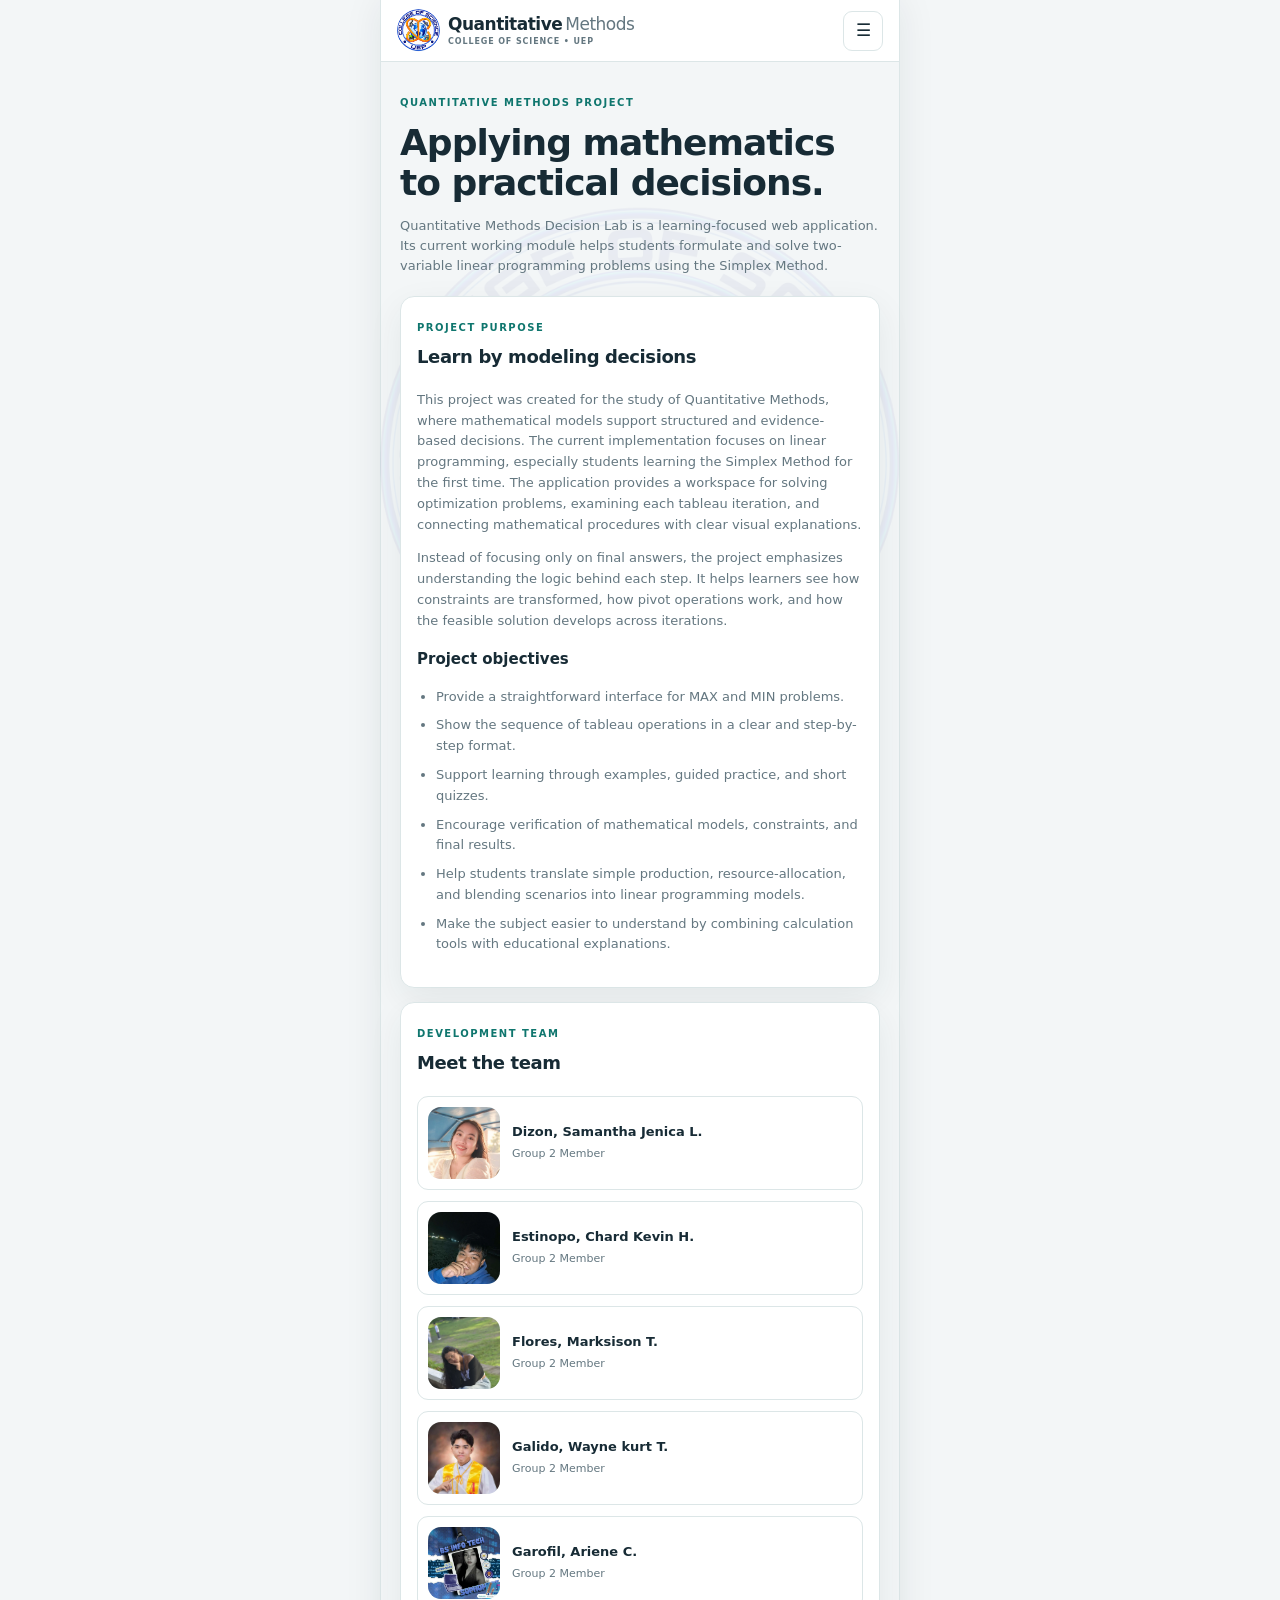
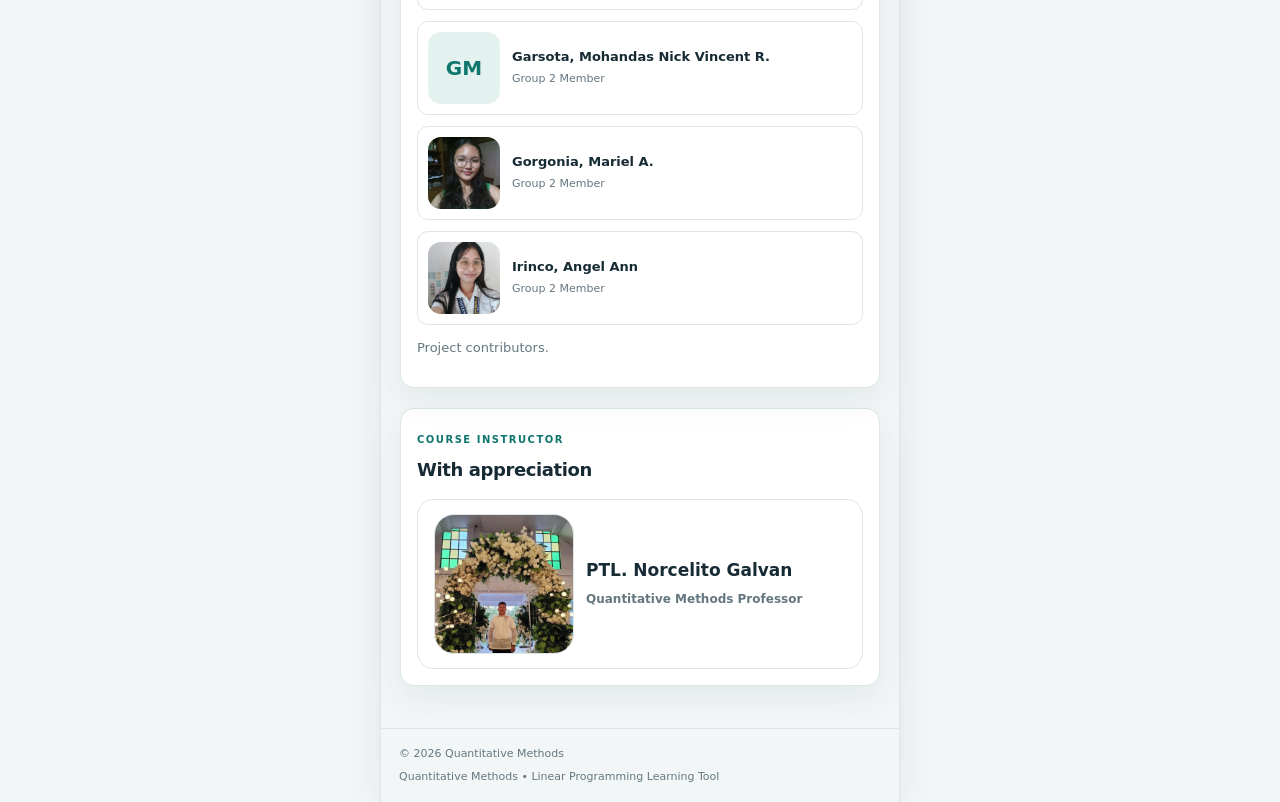
==== commit be63e0f2: "Add files via upload" ====
--- a/about.html
+++ b/about.html
@@ -12,9 +12,9 @@
 	</head>
 	<body>
 		<header class="site-header">
-			<a class="brand" href="index.html">
-				<span class="brand-mark">Q</span>
-				<span>Quantitative<span class="brand-light">Methods</span></span>
+			<a class="brand" href="index.html" aria-label="Quantitative Methods Decision Lab home">
+			  <img class="brand-logo" src="assets/images/uep-college-of-science-logo.webp" alt="University of Eastern Philippines College of Science seal">
+			  <span class="brand-copy"><span>Quantitative<span class="brand-light">Methods</span></span><small>COLLEGE OF SCIENCE • UEP</small></span>
 			</a>
 			<button class="menu-toggle" type="button" aria-label="Open navigation menu" aria-expanded="false" aria-controls="mainNavigation">☰</button>
 			<nav class="main-nav" id="mainNavigation" aria-label="Main navigation">
--- a/css/style.css
+++ b/css/style.css
@@ -219,3 +219,20 @@
   font-weight: 700;
   cursor: pointer;
 }
+
+
+/* UEP College of Science identity */
+body { position: relative; isolation: isolate; }
+body::before {
+  content: ""; position: fixed; inset: 0; z-index: -1; pointer-events: none;
+  background-image: url("../assets/images/uep-college-of-science-logo.webp");
+  background-repeat: no-repeat; background-position: center 54%;
+  background-size: min(76vw, 520px); opacity: .045;
+}
+.brand { display: inline-flex; align-items: center; gap: 10px; min-width: 0; }
+.brand-logo { width: 43px; height: 43px; flex: 0 0 43px; object-fit: contain; border-radius: 50%; }
+.brand-copy { display: flex; flex-direction: column; line-height: 1.12; }
+.brand-copy > span { white-space: nowrap; }
+.brand-copy small { margin-top: 4px; font-size: 8px; line-height: 1; letter-spacing: .11em; font-weight: 800; color: var(--muted, #64748b); }
+@media (max-width: 380px) { .brand-logo { width: 36px; height: 36px; flex-basis: 36px; } .brand { gap: 7px; } .brand-copy small { font-size: 7px; } }
+@media (prefers-reduced-transparency: reduce) { body::before { opacity: .015; } }
